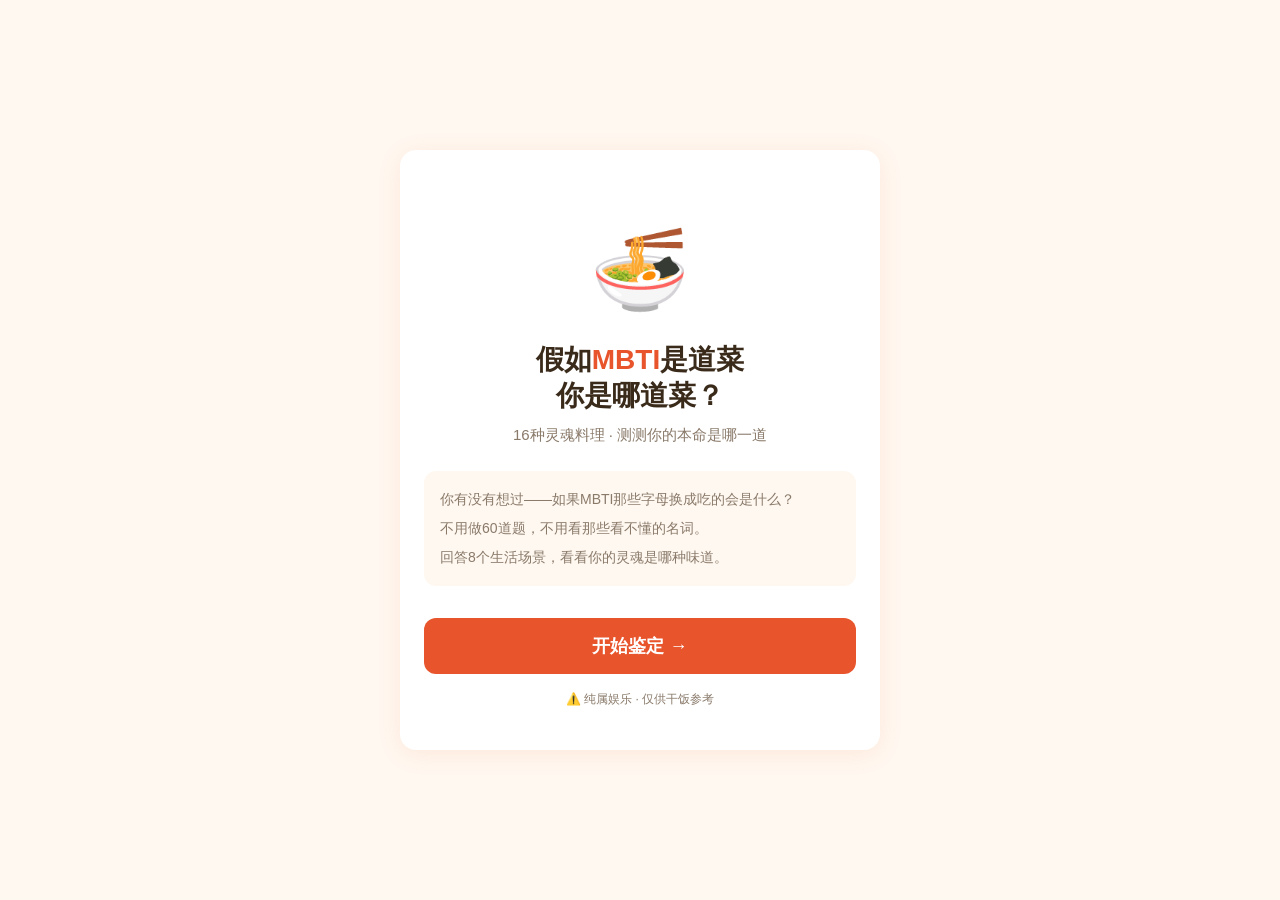
==== Raw/03-副业/02-AI副业探索/2-测评网站/index.html @ 51ca21d8 "vault backup: 2026-07-26 11:22:38" ====
﻿<!DOCTYPE html>
<html lang="zh-CN">
<head>
<meta charset="UTF-8">
<meta name="viewport" content="width=device-width, initial-scale=1.0, maximum-scale=1.0, user-scalable=no">
<title>假如MBTI是道菜 · 你是哪道菜？</title>
<style>
  *, *::before, *::after { box-sizing: border-box; margin: 0; padding: 0; }
  :root {
    --bg: #FFF8F0;
    --surface: #FFFFFF;
    --primary: #E8542C;
    --primary-hover: #C94420;
    --accent: #F5A623;
    --text: #3A2A1A;
    --text-light: #8A7A6A;
    --border: #F0E8DC;
    --radius: 16px;
    --shadow: 0 4px 24px rgba(232,84,44,0.10);
    --font: -apple-system, "PingFang SC", "Microsoft YaHei", "Helvetica Neue", sans-serif;
  }
  html, body {
    height: 100%;
    font-family: var(--font);
    background: var(--bg);
    color: var(--text);
    line-height: 1.6;
    -webkit-font-smoothing: antialiased;
  }
  body { display: flex; align-items: center; justify-content: center; padding: 16px; }
  .container {
    width: 100%;
    max-width: 480px;
    min-height: 600px;
    background: var(--surface);
    border-radius: var(--radius);
    box-shadow: var(--shadow);
    padding: 32px 24px;
    position: relative;
    overflow: hidden;
  }
  .page { display: none; }
  .page.active { display: block; animation: fadeUp 0.4s ease-out; }
  @keyframes fadeUp {
    from { opacity: 0; transform: translateY(16px); }
    to { opacity: 1; transform: translateY(0); }
  }
  @keyframes bounce {
    0%,100% { transform: translateY(0); }
    50% { transform: translateY(-8px); }
  }

  /* ===== 首页 ===== */
  .landing { text-align: center; padding-top: 24px; }
  .landing-emoji { font-size: 80px; display: block; margin-bottom: 8px; animation: bounce 2s ease-in-out infinite; }
  .landing h1 { font-size: 28px; font-weight: 800; line-height: 1.3; margin-bottom: 8px; }
  .landing h1 span { color: var(--primary); }
  .landing .sub { font-size: 15px; color: var(--text-light); margin-bottom: 24px; }
  .landing .desc {
    font-size: 14px; color: var(--text-light); line-height: 1.8;
    background: var(--bg); border-radius: 12px; padding: 16px; margin-bottom: 32px;
    text-align: left;
  }
  .landing .desc p + p { margin-top: 4px; }
  .landing .btn-start {
    display: inline-block; width: 100%; padding: 16px; font-size: 18px; font-weight: 700;
    background: var(--primary); color: #fff; border: none; border-radius: 12px;
    cursor: pointer; transition: background 0.2s;
  }
  .landing .btn-start:hover { background: var(--primary-hover); }
  .landing .footer-note { margin-top: 16px; font-size: 12px; color: var(--text-light); }

  /* ===== 答题页 ===== */
  .quiz-header { display: flex; align-items: center; gap: 12px; margin-bottom: 28px; }
  .quiz-header .counter { font-size: 13px; font-weight: 600; color: var(--text-light); white-space: nowrap; }
  .quiz-header .progress-track {
    flex: 1; height: 6px; background: var(--border); border-radius: 3px; overflow: hidden;
  }
  .quiz-header .progress-fill {
    height: 100%; background: var(--primary); border-radius: 3px;
    transition: width 0.4s ease;
  }
  .quiz-question { font-size: 18px; font-weight: 700; line-height: 1.5; margin-bottom: 28px; }
  .quiz-options { display: flex; flex-direction: column; gap: 12px; }
  .quiz-options button {
    width: 100%; padding: 18px 16px; font-size: 15px; text-align: left;
    background: var(--bg); border: 2px solid var(--border); border-radius: 12px;
    cursor: pointer; transition: all 0.2s; line-height: 1.4;
  }
  .quiz-options button:hover { border-color: var(--primary); background: #FFF4ED; }
  .quiz-options button .opt-label {
    display: inline-block; width: 24px; height: 24px; line-height: 24px; text-align: center;
    font-size: 13px; font-weight: 700; color: var(--primary); background: #FFE8E0;
    border-radius: 50%; margin-right: 10px; vertical-align: middle;
  }

  /* ===== 结果页 ===== */
  .result { text-align: center; padding-top: 8px; }
  .result .food-emoji { font-size: 96px; display: block; margin-bottom: 4px; }
  .result .food-name { font-size: 36px; font-weight: 800; margin-bottom: 4px; }
  .result .food-desc {
    text-align: left; font-size: 15px; line-height: 1.8; color: var(--text);
    background: var(--bg); border-radius: 12px; padding: 20px; margin-bottom: 24px;
  }
  .result .food-desc p + p { margin-top: 12px; }
  .result .share-section {
    background: #FFF4ED; border-radius: 12px; padding: 16px; margin-bottom: 20px;
  }
  .result .share-section .share-label { font-size: 13px; color: var(--text-light); margin-bottom: 8px; }
  .result .share-section .share-text {
    font-size: 14px; line-height: 1.6; color: var(--text);
    padding: 12px; background: #fff; border-radius: 8px; border: 1px dashed var(--accent);
    text-align: center;
  }
  .result .actions { display: flex; flex-direction: column; gap: 10px; }
  .result .actions button {
    width: 100%; padding: 14px; font-size: 15px; font-weight: 600;
    border: none; border-radius: 12px; cursor: pointer; transition: background 0.2s;
  }
  .result .actions .btn-copy { background: var(--primary); color: #fff; }
  .result .actions .btn-copy:hover { background: var(--primary-hover); }
  .result .actions .btn-share { background: var(--accent); color: #fff; }
  .result .actions .btn-share:hover { background: #E09510; }
  .result .actions .btn-retake { background: var(--bg); color: var(--text); }
  .result .actions .btn-retake:hover { background: var(--border); }
  .result .toast {
    position: fixed; top: 50%; left: 50%; transform: translate(-50%,-50%);
    background: rgba(0,0,0,0.8); color: #fff; padding: 12px 24px; border-radius: 8px;
    font-size: 14px; z-index: 999; animation: fadeUp 0.3s ease-out;
  }

  @media (max-width: 420px) {
    .container { padding: 24px 16px; }
    .landing h1 { font-size: 24px; }
    .quiz-question { font-size: 16px; }
    .result .food-emoji { font-size: 72px; }
    .result .food-name { font-size: 28px; }
  }
</style>
</head>
<body>
<div class="container" id="app">

  <!-- ===== 首页 ===== -->
  <div class="page active" id="page-landing">
    <div class="landing">
      <span class="landing-emoji">🍜</span>
      <h1>假如<span>MBTI</span>是道菜<br>你是哪道菜？</h1>
      <p class="sub">16种灵魂料理 · 测测你的本命是哪一道</p>
      <div class="desc">
        <p>你有没有想过——如果MBTI那些字母换成吃的会是什么？</p>
        <p>不用做60道题，不用看那些看不懂的名词。</p>
        <p>回答8个生活场景，看看你的灵魂是哪种味道。</p>
      </div>
      <button class="btn-start" onclick="startQuiz()">开始鉴定 →</button>
      <p class="footer-note">⚠️ 纯属娱乐 · 仅供干饭参考</p>
    </div>
  </div>

  <!-- ===== 答题页 ===== -->
  <div class="page" id="page-quiz">
    <div class="quiz-header">
      <span class="counter" id="qCounter">1 / 8</span>
      <div class="progress-track"><div class="progress-fill" id="qProgress" style="width:12.5%"></div></div>
    </div>
    <div class="quiz-question" id="qText"></div>
    <div class="quiz-options" id="qOptions"></div>
  </div>

  <!-- ===== 结果页 ===== -->
  <div class="page" id="page-result">
    <div class="result">
      <span class="food-emoji" id="rEmoji"></span>
      <div class="food-name" id="rName"></div>
      <div class="food-desc" id="rDesc"></div>
      <div class="share-section">
        <div class="share-label">📢 发朋友圈 / B站动态</div>
        <div class="share-text" id="rShare"></div>
      </div>
      <div class="actions">
        <button class="btn-copy" onclick="copyResult()">📋 复制结果</button>
        <button class="btn-share" onclick="shareResult()">🔗 让朋友也测测</button>
        <button class="btn-retake" onclick="resetQuiz()">🔄 再来一次</button>
      </div>
    </div>
  </div>

</div>

<script>
const FOODS = {
  'QMDJ': {
    emoji: '🍢', name: '关东煮',
    desc: '你是深夜便利店那盏永远亮着的灯——温暖、安静、不张扬。<br>你不太喜欢成为人群的焦点，但你总能在别人需要的时候给出恰到好处的陪伴。你的温柔不是软弱，而是一种选择。<br>你对自己认定的事情很有耐心，不急不躁，像关东煮在汤里慢慢入味。你不喜欢频繁的改变，熟悉的东西让你安心。<br>很多人第一眼觉得你平平无奇，但真正了解你的人知道——你才是最让人舒服的那种存在。',
    share: '我是关东煮人格🍢 温柔慢热说的就是我本人'
  },
  'QMDL': {
    emoji: '🍰', name: '提拉米苏',
    desc: '看起来简简单单，实则层层叠叠——你是那种第一印象和深交后完全不同的人。<br>你喜欢在自己的节奏里探索世界，看起来安安静静，心里其实装满了奇奇怪怪的想法。你不喜欢被人看透，因为你知道自己有很多面。<br>你对新鲜事物充满好奇，但不会为了合群而改变自己。你有自己的一套审美和品味，喜欢的就深入研究，不喜欢的就算全世界都说好你也懒得看一眼。<br>你这种人，需要一个懂你的人慢慢挖，越挖越有味道。',
    share: '破防了，提拉米苏人格🍰 表面精致内心戏很多'
  },
  'QMYJ': {
    emoji: '🥘', name: '寿喜烧',
    desc: '甜甜的，暖暖的——你有一种让身边的人不自觉放松下来的气场。<br>你很在意和在乎的人一起度过的时光。对你来说，重要的不是吃什么，而是和谁一起吃。你愿意为在乎的人花时间花心思，是朋友圈里那种"有你在就很安心"的存在。<br>你不喜欢冲突和争吵，遇到矛盾更倾向于退一步。但这不代表你没有原则——在你心里，关系比胜负重要。<br>你是那种老朋友一提起就会说"TA啊，人特别好"的类型。',
    share: '寿喜烧人格🥘 对在乎的人恨不得把最好的都给你'
  },
  'QMYL': {
    emoji: '🦐', name: '冬阴功',
    desc: '看起来清清淡淡，喝一口才知道有多带劲——你就是这种让人惊喜的存在。<br>你不喜欢第一眼就交底，而是让人慢慢发现你的有趣。人群中你不算最显眼，但你总能在关键时刻冒出一句让人记住的话。<br>你既有耐心倾听别人，又有自己的鲜明态度。你不轻易发火，但该站出来的时刻从不退缩。你的包容不是软弱，是你主动选择的理解。<br>你是那种"可以跟很多人聊得来，但真正走进内心的只有一小撮"的人。',
    share: '冬阴功人格🦐 都说我好说话？那是你没踩到我底线'
  },
  'QBDJ': {
    emoji: '🍛', name: '咖喱饭',
    desc: '一个人也能把日子过好——你是那种让人羡慕的独立选手。<br>你温柔但不黏人，体贴但有边界。你知道怎么照顾自己，也知道怎么拒绝别人。你不害怕独处，甚至很享受——因为独处的时候你才能好好充电。<br>你做事情干脆利落，不拖泥带水。想好的事就会去做，不会在纠结上浪费时间。你在工作和生活之间有一条清晰的线，不喜欢被人打乱节奏。<br>喜欢你的人会说你是"外柔内刚"的典范——看着温柔，其实比谁都坚定。',
    share: '咖喱饭人格🍛 治愈系天花板，但别碰我的边界'
  },
  'QBDL': {
    emoji: '🥭', name: '芒果糯米饭',
    desc: '甜甜蜜蜜，一个人也能把日子过成旅行——你就是那种自带阳光感的人。<br>你很懂得如何让自己开心，也知道怎么取悦自己。你喜欢尝试新东西，但你不随大流——你是那种"我觉得有意思才去试"而不是"大家都在试所以我也要"的人。<br>你独立但不孤僻，温柔但有主见。你不会为了迎合别人而委屈自己，也不会因为别人的评价而打乱自己的节奏。<br>跟你相处很轻松——你不粘人，不索取，但你给出的关心又很真诚。',
    share: '芒果糯米饭人格🥭 我一个人也可以过得很好谢谢'
  },
  'QBYJ': {
    emoji: '🥥', name: '椰子鸡',
    desc: '清甜不腻，和谁都能处得来——你就是朋友圈里那个"万金油"般的存在。<br>你有一种让不同圈子的人都能跟你玩到一起的魔力。你不挑人，不挑场合，什么局都能接住。你的社交不是刻意为之，而是发自内心地觉得"跟人聊天挺有意思的"。<br>你做事利索，不磨叽。约你出来玩你不会犹豫半天，说走就走。你的朋友都知道，找你不用提前三天约。<br>你是那种"新朋友会喜欢、老朋友会依赖"的类型——舒服，又不费力。',
    share: '椰子鸡人格🥥 朋友圈粘合剂，说的就是我'
  },
  'QBYL': {
    emoji: '🍲', name: '部队锅',
    desc: '什么都能往锅里加，你的社交圈就是这么包容——你是那种什么话题都能接住的神人。<br>你跟谁都能聊两句，从八卦到科技到人生哲学，你都有自己的看法。你不排斥新鲜事物，甚至主动去接触不同的圈子和文化。<br>你做事节奏快，想到什么就去做，执行力很强。你跟朋友相处也很大方，不斤斤计较，但也很有分寸——不会让人觉得越界。<br>跟你做朋友很赚——你有趣、包容、什么都懂一点，还不会judge别人。',
    share: '部队锅人格🍲 跟我做朋友很赚，什么话题我都接得住'
  },
  'HMDJ': {
    emoji: '🍜', name: '螺蛳粉',
    desc: '爱者爱死，恨者恨死——你就是这种"我行我素"的代言人。<br>你从不为了讨好别人而改变自己。你有非常鲜明的品味和偏好，而且你不怕被人议论。你的朋友圈可能不大，但留下来的都是真正懂你的人。<br>你看起来很硬的壳子底下，其实有一颗非常长情的心。你对自己认可的人或事极度忠诚，一旦认定了就很难改变。<br>你不喜欢随大流，不追网红店不凑热闹。你有自己的节奏和原则，外界的声音很难动摇你。',
    share: '螺蛳粉人格🍜 我不在乎所有人喜不喜欢我'
  },
  'HMDL': {
    emoji: '🌶️', name: '冒菜',
    desc: '一个人的狂欢，想加什么加什么——你是那种"一个人也活得精彩"的独行侠。<br>你不怕一个人吃饭、一个人看电影、一个人旅行。你甚至很享受——因为没有人的节奏比你自己的节奏更舒服。<br>你内心其实很有料，不是那种表面热闹内心空虚的人。你对自己喜欢的事物愿意花时间去钻研，而且很有自己的想法。<br>你的朋友不多，但个个都是精品。你不喜欢无效社交，宁可不说话也不想尬聊。但只要聊到你感兴趣的话题，你可以说三天三夜。',
    share: '冒菜人格🌶️ 一个人也能吃出满汉全席的感觉'
  },
  'HMYJ': {
    emoji: '🫕', name: '火锅',
    desc: '没有一顿火锅解决不了的事——你就是那种豪爽又靠谱的人。<br>你是朋友圈里的核心人物。不管什么局，有你在就不会冷场。你热情、大方、讲义气，朋友有难你第一个站出来。<br>你虽然喜欢热闹，但你不浮躁。你做事情有自己的节奏和章法，不是那种毛毛躁躁的人。你知道什么时候该闹、什么时候该认真。<br>你的包容力很强，可以跟各种性格的人相处。但你也很有自己的脾气——不惹你的时候什么都好说，踩到底线你看不到明天的太阳。',
    share: '火锅人格🫕 朋友局没我不行，我就是那个攒局的人'
  },
  'HMYL': {
    emoji: '🥩', name: '烤肉',
    desc: '我负责烤你负责吃——跟着我不会让你饿着。<br>你是那种"会照顾人但又不啰嗦"的存在。你有一种天然的号召力，不是靠命令，而是靠那股"靠谱"的气场。大家都愿意把决定权交给你。<br>你喜欢尝试新鲜的东西，但你也很在意和你一起的人的感受。你不是那种只顾自己爽的人——你会把每个人都照顾到。<br>你有自己的品味和坚持，但你不会强加给别人。你享受在人群中散发能量的感觉，但你也不是离了人就不行。',
    share: '烤肉人格🥩 跟我在一块你只管张嘴，剩下的交给我'
  },
  'HBDJ': {
    emoji: '🥘', name: '麻辣烫',
    desc: '自己选的菜自己吃完——你的人生你做主，干脆利落不磨叽。<br>你是一个非常高效的人。做决定快、行动快、翻篇也快。你不喜欢浪费时间在纠结和犹豫上。对你来说"先试试再说"比"万一失败了怎么办"更符合你的人生态度。<br>你独立自主，不喜欢被人管着。你有自己的一套做事方式，而且通常很靠谱。你不需要别人来告诉你该怎么做。<br>你看起来好像很急很冲，但其实你内心很有数。你不是冲动，你是想清楚了就马上去做。',
    share: '麻辣烫人格🥘 干脆利落不磨叽，不喜欢等'
  },
  'HBDL': {
    emoji: '🍗', name: '炸鸡',
    desc: '快乐不需要理由——如果需要一个，那就是炸鸡。你是那种快乐至上的乐天派。<br>你的人生信条很简单：开心就好。你不太喜欢把简单的事情搞复杂，也不喜欢过度思考。你相信直觉，想到就去做。<br>你看起来很随性，其实你很有自己的判断力。你不是没有烦恼，而是你选择用轻松的方式去面对。你的快乐是一种能力，不是没心没肺。<br>跟你在一起的人都会被你那股"没什么大不了"的气场感染——你是那种自带快乐因子的人。',
    share: '炸鸡人格🍗 快乐就完事了，想那么多干嘛'
  },
  'HBYJ': {
    emoji: '🐟', name: '酸菜鱼',
    desc: '一上桌就是主角——没有人能拒绝一场酸爽开场。你就是那种自带光环的人。<br>你在人群中不需要刻意表现，就能成为焦点。你有自己的风格和态度，而且你不怕被人注意到。你享受被关注的感觉，也配得上这种关注。<br>你做事情雷厉风行，不拖泥带水。你有一种"我说了算"的气场，但不是让人不舒服的那种——你会带着大家一起往前走。<br>你看起来好像很强硬，其实你非常讲义气。对自己人，你掏心掏肺。',
    share: '酸菜鱼人格🐟 别惹我，我酸起来自己都怕😂'
  },
  'HBYL': {
    emoji: '🦞', name: '小龙虾',
    desc: '放下手机，用手吃饭——有我在的局就不会冷场。你是当之无愧的社交之王。<br>你是那种自带气氛组属性的人。只要有你在，再无聊的局也能热起来。你不怕生，自来熟，而且你是真心喜欢跟人打交道的。<br>你热爱一切新鲜有趣的东西，而且是第一批去尝试的人。你讨厌无聊、讨厌重复、讨厌一成不变。你的生活信条是"活着就要折腾"。<br>你最大的魅力是你不在乎别人怎么看你——做自己，而且做得很开心。这种松弛感让所有人都想靠近你。',
    share: '小龙虾人格🦞 社交天花板，有我在的局不会冷场'
  }
};

const QUESTIONS = [
  { q: '朋友跟你吐槽同一件事第三遍了，你会？', labelA: '继续耐心听，朋友不就是用来听的嘛', valA: 'Q', labelB: '"这个问题我跟你说过了吧！听我的，现在就去解决"', valB: 'H' },
  { q: '遇到不公平的事，你的第一反应是？', labelA: '心里不舒服，但先忍忍，看情况再说', valA: 'Q', labelB: '不能忍，当场就要说清楚', valB: 'H' },
  { q: '出去旅游你更接近哪种状态？', labelA: '提前做攻略精确到每小时，连餐厅都订好了', valA: 'M', labelB: '订个机票酒店就够了，剩下的到了再说', valB: 'B' },
  { q: '看到一件心动但不便宜的东西，你会？', labelA: '先收藏，查测评，等冷静期过了再决定', valA: 'M', labelB: '喜欢就买，犹豫就会败北', valB: 'B' },
  { q: '连续社交三天后，你的真实状态是？', labelA: '电量耗尽，需要一个人待一天回血', valA: 'D', labelB: '还好啊，明天继续约', valB: 'Y' },
  { q: '一个人的周末，你更可能？', labelA: '享受得要死——这就是我最想要的周末', valA: 'D', labelB: '有点无聊，想找人出来玩', valB: 'Y' },
  { q: '去一家去了无数次的店，你通常会？', labelA: '点老几样，稳定的美味才是王道', valA: 'J', labelB: '试没吃过的，万一发现新大陆呢', valB: 'L' },
  { q: '你的歌单/外卖收藏夹更像？', labelA: '就那么几首/几家，反复听反复吃', valA: 'J', labelB: '一直在更新，新的来了旧的就走', valB: 'L' }
];

let currentQ = 0;
let scores = { Q:0, H:0, M:0, B:0, D:0, Y:0, J:0, L:0 };

function showPage(id) {
  document.querySelectorAll('.page').forEach(p => p.classList.remove('active'));
  document.getElementById(id).classList.add('active');
}

function startQuiz() {
  currentQ = 0;
  scores = { Q:0, H:0, M:0, B:0, D:0, Y:0, J:0, L:0 };
  showPage('page-quiz');
  renderQ();
}

function renderQ() {
  const q = QUESTIONS[currentQ];
  document.getElementById('qText').textContent = q.q;
  document.getElementById('qCounter').textContent = (currentQ+1) + ' / 8';
  document.getElementById('qProgress').style.width = ((currentQ+1)/8*100) + '%';
  document.getElementById('qOptions').innerHTML =
    '<button onclick="answer(\'' + q.valA + '\')"><span class="opt-label">A</span>' + q.labelA + '</button>' +
    '<button onclick="answer(\'' + q.valB + '\')"><span class="opt-label">B</span>' + q.labelB + '</button>';
}

function answer(val) {
  scores[val]++;
  currentQ++;
  if (currentQ >= 8) {
    showResult();
  } else {
    renderQ();
  }
}

function showResult() {
  function dim(a, b) { return scores[a] > scores[b] ? a : (scores[a] < scores[b] ? b : (Math.random()<0.5?a:b)); }
  var key = dim('Q','H') + dim('M','B') + dim('D','Y') + dim('J','L');
  var food = FOODS[key];
  document.getElementById('rEmoji').textContent = food.emoji;
  document.getElementById('rName').textContent = food.name;
  document.getElementById('rDesc').innerHTML = food.desc;
  document.getElementById('rShare').textContent = food.share;
  showPage('page-result');
}

function copyResult() {
  var share = document.getElementById('rShare').textContent;
  var name = document.getElementById('rName').textContent;
  var url = window.location.href;
  var text = '【假如MBTI是道菜·我是' + name + '】\n' + share + '\n\n来测测你是哪道菜 👉 ' + url;
  navigator.clipboard.writeText(text).then(function() {
    toast('✅ 已复制，去发朋友圈吧！');
  }).catch(function() {
    var ta = document.createElement('textarea');
    ta.value = text; ta.style.position = 'fixed'; ta.style.left = '-9999px';
    document.body.appendChild(ta); ta.select();
    document.execCommand('copy'); document.body.removeChild(ta);
    toast('✅ 已复制，去发朋友圈吧！');
  });
}

function shareResult() {
  var url = window.location.href;
  navigator.clipboard.writeText(url).then(function() {
    toast('🔗 链接已复制，发给朋友测测吧！');
  }).catch(function() {
    var ta = document.createElement('textarea');
    ta.value = url; ta.style.position = 'fixed'; ta.style.left = '-9999px';
    document.body.appendChild(ta); ta.select();
    document.execCommand('copy'); document.body.removeChild(ta);
    toast('🔗 链接已复制，发给朋友测测吧！');
  });
}

function resetQuiz() { startQuiz(); }

function toast(msg) {
  var el = document.createElement('div');
  el.className = 'toast'; el.textContent = msg;
  document.body.appendChild(el);
  setTimeout(function() { el.remove(); }, 1800);
}
</script>
</body>
</html>
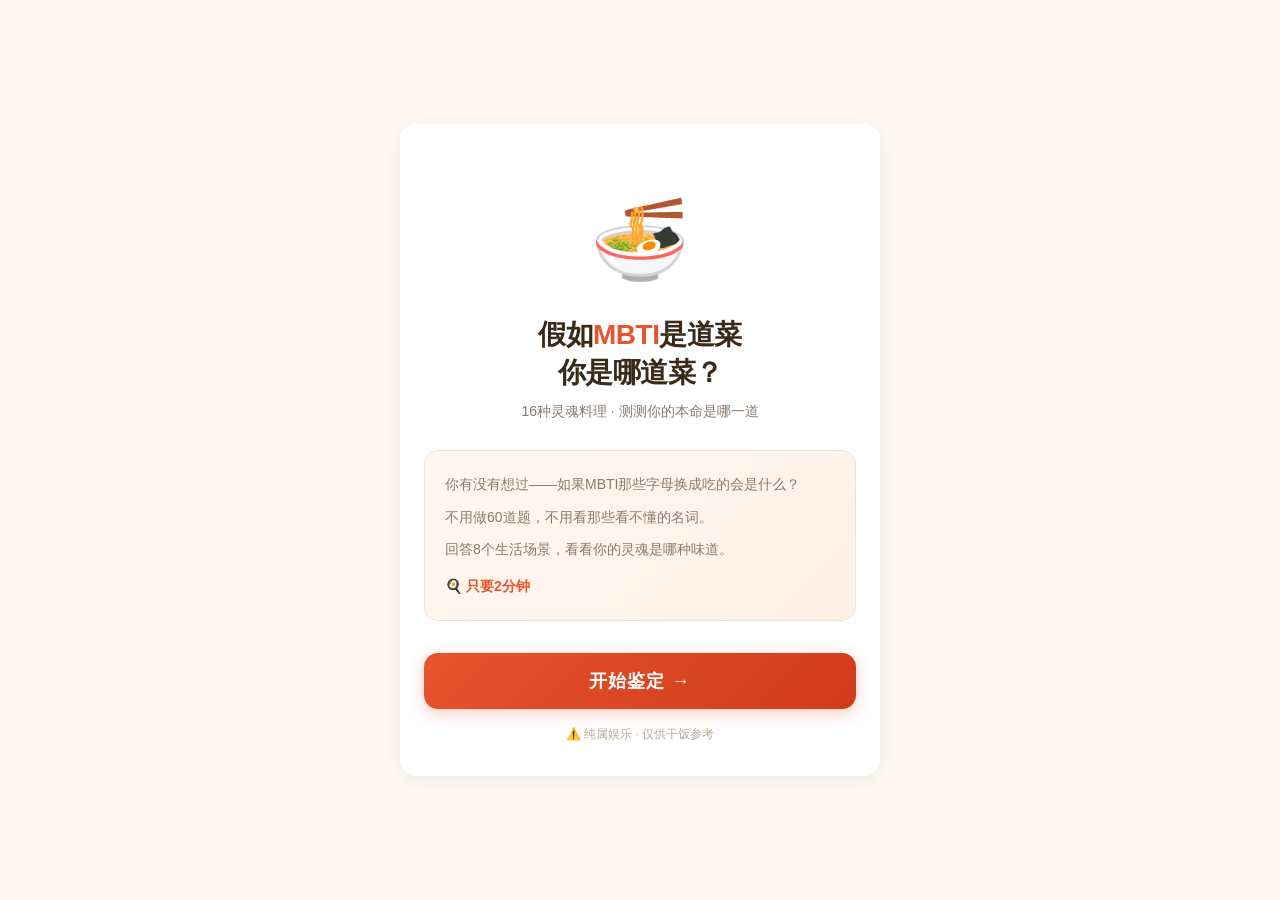
==== commit 1e6ab87a: "vault backup: 2026-07-26 11:32:53" ====
--- a/Raw/03-副业/02-AI副业探索/2-测评网站/index.html
+++ b/Raw/03-副业/02-AI副业探索/2-测评网站/index.html
@@ -5,366 +5,217 @@
 <meta name="viewport" content="width=device-width, initial-scale=1.0, maximum-scale=1.0, user-scalable=no">
 <title>假如MBTI是道菜 · 你是哪道菜？</title>
 <style>
-  *, *::before, *::after { box-sizing: border-box; margin: 0; padding: 0; }
-  :root {
-    --bg: #FFF8F0;
-    --surface: #FFFFFF;
-    --primary: #E8542C;
-    --primary-hover: #C94420;
-    --accent: #F5A623;
-    --text: #3A2A1A;
-    --text-light: #8A7A6A;
-    --border: #F0E8DC;
-    --radius: 16px;
-    --shadow: 0 4px 24px rgba(232,84,44,0.10);
-    --font: -apple-system, "PingFang SC", "Microsoft YaHei", "Helvetica Neue", sans-serif;
-  }
-  html, body {
-    height: 100%;
-    font-family: var(--font);
-    background: var(--bg);
-    color: var(--text);
-    line-height: 1.6;
-    -webkit-font-smoothing: antialiased;
-  }
-  body { display: flex; align-items: center; justify-content: center; padding: 16px; }
-  .container {
-    width: 100%;
-    max-width: 480px;
-    min-height: 600px;
-    background: var(--surface);
-    border-radius: var(--radius);
-    box-shadow: var(--shadow);
-    padding: 32px 24px;
-    position: relative;
-    overflow: hidden;
-  }
-  .page { display: none; }
-  .page.active { display: block; animation: fadeUp 0.4s ease-out; }
-  @keyframes fadeUp {
-    from { opacity: 0; transform: translateY(16px); }
-    to { opacity: 1; transform: translateY(0); }
-  }
-  @keyframes bounce {
-    0%,100% { transform: translateY(0); }
-    50% { transform: translateY(-8px); }
-  }
-
-  /* ===== 首页 ===== */
-  .landing { text-align: center; padding-top: 24px; }
-  .landing-emoji { font-size: 80px; display: block; margin-bottom: 8px; animation: bounce 2s ease-in-out infinite; }
-  .landing h1 { font-size: 28px; font-weight: 800; line-height: 1.3; margin-bottom: 8px; }
-  .landing h1 span { color: var(--primary); }
-  .landing .sub { font-size: 15px; color: var(--text-light); margin-bottom: 24px; }
-  .landing .desc {
-    font-size: 14px; color: var(--text-light); line-height: 1.8;
-    background: var(--bg); border-radius: 12px; padding: 16px; margin-bottom: 32px;
-    text-align: left;
-  }
-  .landing .desc p + p { margin-top: 4px; }
-  .landing .btn-start {
-    display: inline-block; width: 100%; padding: 16px; font-size: 18px; font-weight: 700;
-    background: var(--primary); color: #fff; border: none; border-radius: 12px;
-    cursor: pointer; transition: background 0.2s;
-  }
-  .landing .btn-start:hover { background: var(--primary-hover); }
-  .landing .footer-note { margin-top: 16px; font-size: 12px; color: var(--text-light); }
-
-  /* ===== 答题页 ===== */
-  .quiz-header { display: flex; align-items: center; gap: 12px; margin-bottom: 28px; }
-  .quiz-header .counter { font-size: 13px; font-weight: 600; color: var(--text-light); white-space: nowrap; }
-  .quiz-header .progress-track {
-    flex: 1; height: 6px; background: var(--border); border-radius: 3px; overflow: hidden;
-  }
-  .quiz-header .progress-fill {
-    height: 100%; background: var(--primary); border-radius: 3px;
-    transition: width 0.4s ease;
-  }
-  .quiz-question { font-size: 18px; font-weight: 700; line-height: 1.5; margin-bottom: 28px; }
-  .quiz-options { display: flex; flex-direction: column; gap: 12px; }
-  .quiz-options button {
-    width: 100%; padding: 18px 16px; font-size: 15px; text-align: left;
-    background: var(--bg); border: 2px solid var(--border); border-radius: 12px;
-    cursor: pointer; transition: all 0.2s; line-height: 1.4;
-  }
-  .quiz-options button:hover { border-color: var(--primary); background: #FFF4ED; }
-  .quiz-options button .opt-label {
-    display: inline-block; width: 24px; height: 24px; line-height: 24px; text-align: center;
-    font-size: 13px; font-weight: 700; color: var(--primary); background: #FFE8E0;
-    border-radius: 50%; margin-right: 10px; vertical-align: middle;
-  }
-
-  /* ===== 结果页 ===== */
-  .result { text-align: center; padding-top: 8px; }
-  .result .food-emoji { font-size: 96px; display: block; margin-bottom: 4px; }
-  .result .food-name { font-size: 36px; font-weight: 800; margin-bottom: 4px; }
-  .result .food-desc {
-    text-align: left; font-size: 15px; line-height: 1.8; color: var(--text);
-    background: var(--bg); border-radius: 12px; padding: 20px; margin-bottom: 24px;
-  }
-  .result .food-desc p + p { margin-top: 12px; }
-  .result .share-section {
-    background: #FFF4ED; border-radius: 12px; padding: 16px; margin-bottom: 20px;
-  }
-  .result .share-section .share-label { font-size: 13px; color: var(--text-light); margin-bottom: 8px; }
-  .result .share-section .share-text {
-    font-size: 14px; line-height: 1.6; color: var(--text);
-    padding: 12px; background: #fff; border-radius: 8px; border: 1px dashed var(--accent);
-    text-align: center;
-  }
-  .result .actions { display: flex; flex-direction: column; gap: 10px; }
-  .result .actions button {
-    width: 100%; padding: 14px; font-size: 15px; font-weight: 600;
-    border: none; border-radius: 12px; cursor: pointer; transition: background 0.2s;
-  }
-  .result .actions .btn-copy { background: var(--primary); color: #fff; }
-  .result .actions .btn-copy:hover { background: var(--primary-hover); }
-  .result .actions .btn-share { background: var(--accent); color: #fff; }
-  .result .actions .btn-share:hover { background: #E09510; }
-  .result .actions .btn-retake { background: var(--bg); color: var(--text); }
-  .result .actions .btn-retake:hover { background: var(--border); }
-  .result .toast {
-    position: fixed; top: 50%; left: 50%; transform: translate(-50%,-50%);
-    background: rgba(0,0,0,0.8); color: #fff; padding: 12px 24px; border-radius: 8px;
-    font-size: 14px; z-index: 999; animation: fadeUp 0.3s ease-out;
-  }
-
-  @media (max-width: 420px) {
-    .container { padding: 24px 16px; }
-    .landing h1 { font-size: 24px; }
-    .quiz-question { font-size: 16px; }
-    .result .food-emoji { font-size: 72px; }
-    .result .food-name { font-size: 28px; }
-  }
+  *,*::before,*::after{box-sizing:border-box;margin:0;padding:0}
+  :root{--bg:#FFF8F0;--surface:#FFFFFF;--primary:#E8542C;--text:#3A2A1A;--text-light:#8A7A6A;--text-muted:#B8A898;--border:#F0E8DC;--radius:16px;--shadow:0 4px 24px rgba(0,0,0,0.06);--font:-apple-system,"PingFang SC","Microsoft YaHei","Helvetica Neue",sans-serif}
+  html,body{height:100%;font-family:var(--font);background:var(--bg);color:var(--text);line-height:1.6;-webkit-font-smoothing:antialiased}
+  body{display:flex;align-items:center;justify-content:center;padding:16px}
+  .container{width:100%;max-width:480px;min-height:560px;background:var(--surface);border-radius:var(--radius);box-shadow:var(--shadow);padding:32px 24px;position:relative;overflow:hidden}
+  .page{display:none}
+  .page.active{display:block}
+  @keyframes fadeUp{from{opacity:0;transform:translateY(18px)}to{opacity:1;transform:translateY(0)}}
+  @keyframes scaleIn{from{opacity:0;transform:scale(0.8)}to{opacity:1;transform:scale(1)}}
+  @keyframes bounce{0%,100%{transform:translateY(0)}50%{transform:translateY(-10px)}}
+  .landing{text-align:center;padding-top:20px;animation:fadeUp 0.5s ease-out}
+  .landing .hero-emoji{font-size:80px;display:block;margin-bottom:12px;animation:bounce 2.5s ease-in-out infinite}
+  .landing h1{font-size:28px;font-weight:800;line-height:1.35;margin-bottom:8px;letter-spacing:-0.5px}
+  .landing h1 .hl{color:var(--primary)}
+  .landing .sub{font-size:14px;color:var(--text-light);margin-bottom:28px}
+  .landing .intro-box{font-size:14px;color:var(--text-light);line-height:1.9;background:linear-gradient(135deg,#FFF8F0,#FFF0E6);border-radius:14px;padding:20px;margin-bottom:32px;text-align:left;border:1px solid #F0E0D0}
+  .landing .intro-box p+p{margin-top:6px}
+  .landing .intro-box p:last-child{margin-top:10px;font-weight:600;color:var(--primary)}
+  .landing .btn-start{display:block;width:100%;padding:16px;font-size:18px;font-weight:700;background:linear-gradient(135deg,var(--primary),#D03A1A);color:#fff;border:none;border-radius:14px;cursor:pointer;transition:transform 0.15s;box-shadow:0 4px 16px rgba(232,84,44,0.3);letter-spacing:1px}
+  .landing .btn-start:active{transform:scale(0.97)}
+  .landing .footer-note{margin-top:16px;font-size:12px;color:var(--text-muted)}
+  .quiz{animation:fadeUp 0.35s ease-out}
+  .quiz-header{display:flex;align-items:center;gap:12px;margin-bottom:28px}
+  .quiz-header .counter{font-size:13px;font-weight:600;color:var(--text-muted);white-space:nowrap;min-width:42px}
+  .quiz-header .progress-track{flex:1;height:6px;background:var(--border);border-radius:3px;overflow:hidden}
+  .quiz-header .progress-fill{height:100%;background:linear-gradient(90deg,var(--primary),#F5A623);border-radius:3px;transition:width 0.4s ease}
+  .quiz-question{font-size:19px;font-weight:700;line-height:1.5;margin-bottom:28px;color:var(--text)}
+  .quiz-options{display:flex;flex-direction:column;gap:12px}
+  .quiz-options button{width:100%;padding:18px 16px;font-size:15px;text-align:left;line-height:1.5;background:#FFFCF8;border:2px solid var(--border);border-radius:14px;cursor:pointer;transition:all 0.2s}
+  .quiz-options button:hover{border-color:var(--primary);background:#FFF4ED;transform:translateY(-1px)}
+  .quiz-options button .opt-label{display:inline-flex;align-items:center;justify-content:center;width:26px;height:26px;font-size:13px;font-weight:700;color:var(--primary);background:#FFE8E0;border-radius:50%;margin-right:12px;flex-shrink:0}
+  .result{animation:fadeUp 0.5s ease-out}
+  .result-hero{text-align:center;padding:24px 0 16px;position:relative;border-radius:20px;margin-bottom:20px;overflow:hidden}
+  .result-hero .bg-pattern{position:absolute;inset:0;opacity:0.08;background:repeating-conic-gradient(var(--accent) 0% 25%,transparent 0% 50%) 0 0 / 40px 40px;pointer-events:none}
+  .result-hero .emoji-ring{position:relative;display:inline-flex;align-items:center;justify-content:center;width:140px;height:140px;border-radius:50%;background:linear-gradient(135deg,var(--accent-light,#FFF0E6),var(--surface));box-shadow:0 8px 40px rgba(0,0,0,0.08),inset 0 -2px 10px rgba(0,0,0,0.04);margin-bottom:10px;animation:scaleIn 0.6s ease-out}
+  .result-hero .emoji-ring .food-emoji{font-size:72px;line-height:1;filter:drop-shadow(0 4px 8px rgba(0,0,0,0.1))}
+  .result-hero .food-name{font-size:32px;font-weight:800;letter-spacing:2px;position:relative;display:inline-block}
+  .result-hero .food-name::after{content:"";display:block;width:60%;height:3px;background:linear-gradient(90deg,transparent,var(--accent),transparent);margin:6px auto 0;border-radius:2px}
+  .result-hero .food-tag{display:inline-block;margin-top:8px;padding:4px 16px;background:var(--accent-bg,#FFF4ED);color:var(--accent,#E8542C);font-size:12px;font-weight:600;border-radius:20px}
+  .result-desc{background:#FFFCF8;border-radius:16px;padding:20px;border:1px solid var(--border);margin-bottom:20px}
+  .result-desc p{font-size:15px;line-height:1.85;color:var(--text)}
+  .result-desc p+p{margin-top:14px}
+  .result-share-box{background:linear-gradient(135deg,var(--accent-bg,#FFF8F0),#FFF0E6);border-radius:14px;padding:16px;margin-bottom:20px;border:1px solid var(--border)}
+  .result-share-box .share-label{font-size:12px;color:var(--text-muted);margin-bottom:8px}
+  .result-share-box .share-text{font-size:14px;line-height:1.7;color:var(--text);padding:14px;background:#fff;border-radius:10px;border:1px dashed var(--accent,#F5A623)}
+  .result-actions{display:flex;flex-direction:column;gap:10px}
+  .result-actions button{width:100%;padding:15px;font-size:15px;font-weight:600;border:none;border-radius:12px;cursor:pointer;transition:transform 0.12s;letter-spacing:0.5px}
+  .result-actions button:active{transform:scale(0.97)}
+  .result-actions .btn-copy{background:linear-gradient(135deg,var(--primary),#D03A1A);color:#fff;box-shadow:0 3px 12px rgba(232,84,44,0.25)}
+  .result-actions .btn-share{background:var(--accent,#F5A623);color:#fff;box-shadow:0 3px 12px rgba(245,166,35,0.25)}
+  .result-actions .btn-retake{background:var(--border);color:var(--text)}
+  .toast{position:fixed;top:50%;left:50%;transform:translate(-50%,-50%);background:rgba(0,0,0,0.78);color:#fff;padding:14px 28px;border-radius:10px;font-size:14px;z-index:999;animation:fadeUp 0.3s ease-out;pointer-events:none}
+  @media (max-width:420px){.container{padding:24px 16px}.landing h1{font-size:24px}.result-hero .emoji-ring{width:120px;height:120px}.result-hero .emoji-ring .food-emoji{font-size:60px}.result-hero .food-name{font-size:26px}}
 </style>
 </head>
 <body>
 <div class="container" id="app">
 
-  <!-- ===== 首页 ===== -->
-  <div class="page active" id="page-landing">
-    <div class="landing">
-      <span class="landing-emoji">🍜</span>
-      <h1>假如<span>MBTI</span>是道菜<br>你是哪道菜？</h1>
-      <p class="sub">16种灵魂料理 · 测测你的本命是哪一道</p>
-      <div class="desc">
-        <p>你有没有想过——如果MBTI那些字母换成吃的会是什么？</p>
-        <p>不用做60道题，不用看那些看不懂的名词。</p>
-        <p>回答8个生活场景，看看你的灵魂是哪种味道。</p>
-      </div>
-      <button class="btn-start" onclick="startQuiz()">开始鉴定 →</button>
-      <p class="footer-note">⚠️ 纯属娱乐 · 仅供干饭参考</p>
-    </div>
+<div class="page active" id="page-landing">
+  <div class="landing">
+    <span class="hero-emoji">🍜</span>
+    <h1>假如<span class="hl">MBTI</span>是道菜<br>你是哪道菜？</h1>
+    <p class="sub">16种灵魂料理 · 测测你的本命是哪一道</p>
+    <div class="intro-box">
+      <p>你有没有想过——如果MBTI那些字母换成吃的会是什么？</p>
+      <p>不用做60道题，不用看那些看不懂的名词。</p>
+      <p>回答8个生活场景，看看你的灵魂是哪种味道。</p>
+      <p>🍳 只要2分钟</p>
+    </div>
+    <button class="btn-start" onclick="startQuiz()">开始鉴定 →</button>
+    <p class="footer-note">⚠️ 纯属娱乐 · 仅供干饭参考</p>
   </div>
-
-  <!-- ===== 答题页 ===== -->
-  <div class="page" id="page-quiz">
+</div>
+
+<div class="page" id="page-quiz">
+  <div class="quiz">
     <div class="quiz-header">
-      <span class="counter" id="qCounter">1 / 8</span>
+      <span class="counter" id="qCounter">1/8</span>
       <div class="progress-track"><div class="progress-fill" id="qProgress" style="width:12.5%"></div></div>
     </div>
     <div class="quiz-question" id="qText"></div>
     <div class="quiz-options" id="qOptions"></div>
   </div>
-
-  <!-- ===== 结果页 ===== -->
-  <div class="page" id="page-result">
-    <div class="result">
-      <span class="food-emoji" id="rEmoji"></span>
+</div>
+
+<div class="page" id="page-result">
+  <div class="result">
+    <div class="result-hero" id="resultHero">
+      <div class="bg-pattern"></div>
+      <div class="emoji-ring"><span class="food-emoji" id="rEmoji"></span></div>
       <div class="food-name" id="rName"></div>
-      <div class="food-desc" id="rDesc"></div>
-      <div class="share-section">
-        <div class="share-label">📢 发朋友圈 / B站动态</div>
-        <div class="share-text" id="rShare"></div>
-      </div>
-      <div class="actions">
-        <button class="btn-copy" onclick="copyResult()">📋 复制结果</button>
-        <button class="btn-share" onclick="shareResult()">🔗 让朋友也测测</button>
-        <button class="btn-retake" onclick="resetQuiz()">🔄 再来一次</button>
-      </div>
+      <div class="food-tag" id="rTag">✨ 灵魂料理鉴定</div>
+    </div>
+    <div class="result-desc" id="rDesc"></div>
+    <div class="result-share-box">
+      <div class="share-label">📢 发朋友圈 / B站动态</div>
+      <div class="share-text" id="rShare"></div>
+    </div>
+    <div class="result-actions">
+      <button class="btn-copy" onclick="copyResult()">📋 复制结果</button>
+      <button class="btn-share" onclick="shareResult()">🔗 让朋友也测测</button>
+      <button class="btn-retake" onclick="resetQuiz()">🔄 再来一次</button>
     </div>
   </div>
+</div>
 
 </div>
 
 <script>
-const FOODS = {
-  'QMDJ': {
-    emoji: '🍢', name: '关东煮',
-    desc: '你是深夜便利店那盏永远亮着的灯——温暖、安静、不张扬。<br>你不太喜欢成为人群的焦点，但你总能在别人需要的时候给出恰到好处的陪伴。你的温柔不是软弱，而是一种选择。<br>你对自己认定的事情很有耐心，不急不躁，像关东煮在汤里慢慢入味。你不喜欢频繁的改变，熟悉的东西让你安心。<br>很多人第一眼觉得你平平无奇，但真正了解你的人知道——你才是最让人舒服的那种存在。',
-    share: '我是关东煮人格🍢 温柔慢热说的就是我本人'
-  },
-  'QMDL': {
-    emoji: '🍰', name: '提拉米苏',
-    desc: '看起来简简单单，实则层层叠叠——你是那种第一印象和深交后完全不同的人。<br>你喜欢在自己的节奏里探索世界，看起来安安静静，心里其实装满了奇奇怪怪的想法。你不喜欢被人看透，因为你知道自己有很多面。<br>你对新鲜事物充满好奇，但不会为了合群而改变自己。你有自己的一套审美和品味，喜欢的就深入研究，不喜欢的就算全世界都说好你也懒得看一眼。<br>你这种人，需要一个懂你的人慢慢挖，越挖越有味道。',
-    share: '破防了，提拉米苏人格🍰 表面精致内心戏很多'
-  },
-  'QMYJ': {
-    emoji: '🥘', name: '寿喜烧',
-    desc: '甜甜的，暖暖的——你有一种让身边的人不自觉放松下来的气场。<br>你很在意和在乎的人一起度过的时光。对你来说，重要的不是吃什么，而是和谁一起吃。你愿意为在乎的人花时间花心思，是朋友圈里那种"有你在就很安心"的存在。<br>你不喜欢冲突和争吵，遇到矛盾更倾向于退一步。但这不代表你没有原则——在你心里，关系比胜负重要。<br>你是那种老朋友一提起就会说"TA啊，人特别好"的类型。',
-    share: '寿喜烧人格🥘 对在乎的人恨不得把最好的都给你'
-  },
-  'QMYL': {
-    emoji: '🦐', name: '冬阴功',
-    desc: '看起来清清淡淡，喝一口才知道有多带劲——你就是这种让人惊喜的存在。<br>你不喜欢第一眼就交底，而是让人慢慢发现你的有趣。人群中你不算最显眼，但你总能在关键时刻冒出一句让人记住的话。<br>你既有耐心倾听别人，又有自己的鲜明态度。你不轻易发火，但该站出来的时刻从不退缩。你的包容不是软弱，是你主动选择的理解。<br>你是那种"可以跟很多人聊得来，但真正走进内心的只有一小撮"的人。',
-    share: '冬阴功人格🦐 都说我好说话？那是你没踩到我底线'
-  },
-  'QBDJ': {
-    emoji: '🍛', name: '咖喱饭',
-    desc: '一个人也能把日子过好——你是那种让人羡慕的独立选手。<br>你温柔但不黏人，体贴但有边界。你知道怎么照顾自己，也知道怎么拒绝别人。你不害怕独处，甚至很享受——因为独处的时候你才能好好充电。<br>你做事情干脆利落，不拖泥带水。想好的事就会去做，不会在纠结上浪费时间。你在工作和生活之间有一条清晰的线，不喜欢被人打乱节奏。<br>喜欢你的人会说你是"外柔内刚"的典范——看着温柔，其实比谁都坚定。',
-    share: '咖喱饭人格🍛 治愈系天花板，但别碰我的边界'
-  },
-  'QBDL': {
-    emoji: '🥭', name: '芒果糯米饭',
-    desc: '甜甜蜜蜜，一个人也能把日子过成旅行——你就是那种自带阳光感的人。<br>你很懂得如何让自己开心，也知道怎么取悦自己。你喜欢尝试新东西，但你不随大流——你是那种"我觉得有意思才去试"而不是"大家都在试所以我也要"的人。<br>你独立但不孤僻，温柔但有主见。你不会为了迎合别人而委屈自己，也不会因为别人的评价而打乱自己的节奏。<br>跟你相处很轻松——你不粘人，不索取，但你给出的关心又很真诚。',
-    share: '芒果糯米饭人格🥭 我一个人也可以过得很好谢谢'
-  },
-  'QBYJ': {
-    emoji: '🥥', name: '椰子鸡',
-    desc: '清甜不腻，和谁都能处得来——你就是朋友圈里那个"万金油"般的存在。<br>你有一种让不同圈子的人都能跟你玩到一起的魔力。你不挑人，不挑场合，什么局都能接住。你的社交不是刻意为之，而是发自内心地觉得"跟人聊天挺有意思的"。<br>你做事利索，不磨叽。约你出来玩你不会犹豫半天，说走就走。你的朋友都知道，找你不用提前三天约。<br>你是那种"新朋友会喜欢、老朋友会依赖"的类型——舒服，又不费力。',
-    share: '椰子鸡人格🥥 朋友圈粘合剂，说的就是我'
-  },
-  'QBYL': {
-    emoji: '🍲', name: '部队锅',
-    desc: '什么都能往锅里加，你的社交圈就是这么包容——你是那种什么话题都能接住的神人。<br>你跟谁都能聊两句，从八卦到科技到人生哲学，你都有自己的看法。你不排斥新鲜事物，甚至主动去接触不同的圈子和文化。<br>你做事节奏快，想到什么就去做，执行力很强。你跟朋友相处也很大方，不斤斤计较，但也很有分寸——不会让人觉得越界。<br>跟你做朋友很赚——你有趣、包容、什么都懂一点，还不会judge别人。',
-    share: '部队锅人格🍲 跟我做朋友很赚，什么话题我都接得住'
-  },
-  'HMDJ': {
-    emoji: '🍜', name: '螺蛳粉',
-    desc: '爱者爱死，恨者恨死——你就是这种"我行我素"的代言人。<br>你从不为了讨好别人而改变自己。你有非常鲜明的品味和偏好，而且你不怕被人议论。你的朋友圈可能不大，但留下来的都是真正懂你的人。<br>你看起来很硬的壳子底下，其实有一颗非常长情的心。你对自己认可的人或事极度忠诚，一旦认定了就很难改变。<br>你不喜欢随大流，不追网红店不凑热闹。你有自己的节奏和原则，外界的声音很难动摇你。',
-    share: '螺蛳粉人格🍜 我不在乎所有人喜不喜欢我'
-  },
-  'HMDL': {
-    emoji: '🌶️', name: '冒菜',
-    desc: '一个人的狂欢，想加什么加什么——你是那种"一个人也活得精彩"的独行侠。<br>你不怕一个人吃饭、一个人看电影、一个人旅行。你甚至很享受——因为没有人的节奏比你自己的节奏更舒服。<br>你内心其实很有料，不是那种表面热闹内心空虚的人。你对自己喜欢的事物愿意花时间去钻研，而且很有自己的想法。<br>你的朋友不多，但个个都是精品。你不喜欢无效社交，宁可不说话也不想尬聊。但只要聊到你感兴趣的话题，你可以说三天三夜。',
-    share: '冒菜人格🌶️ 一个人也能吃出满汉全席的感觉'
-  },
-  'HMYJ': {
-    emoji: '🫕', name: '火锅',
-    desc: '没有一顿火锅解决不了的事——你就是那种豪爽又靠谱的人。<br>你是朋友圈里的核心人物。不管什么局，有你在就不会冷场。你热情、大方、讲义气，朋友有难你第一个站出来。<br>你虽然喜欢热闹，但你不浮躁。你做事情有自己的节奏和章法，不是那种毛毛躁躁的人。你知道什么时候该闹、什么时候该认真。<br>你的包容力很强，可以跟各种性格的人相处。但你也很有自己的脾气——不惹你的时候什么都好说，踩到底线你看不到明天的太阳。',
-    share: '火锅人格🫕 朋友局没我不行，我就是那个攒局的人'
-  },
-  'HMYL': {
-    emoji: '🥩', name: '烤肉',
-    desc: '我负责烤你负责吃——跟着我不会让你饿着。<br>你是那种"会照顾人但又不啰嗦"的存在。你有一种天然的号召力，不是靠命令，而是靠那股"靠谱"的气场。大家都愿意把决定权交给你。<br>你喜欢尝试新鲜的东西，但你也很在意和你一起的人的感受。你不是那种只顾自己爽的人——你会把每个人都照顾到。<br>你有自己的品味和坚持，但你不会强加给别人。你享受在人群中散发能量的感觉，但你也不是离了人就不行。',
-    share: '烤肉人格🥩 跟我在一块你只管张嘴，剩下的交给我'
-  },
-  'HBDJ': {
-    emoji: '🥘', name: '麻辣烫',
-    desc: '自己选的菜自己吃完——你的人生你做主，干脆利落不磨叽。<br>你是一个非常高效的人。做决定快、行动快、翻篇也快。你不喜欢浪费时间在纠结和犹豫上。对你来说"先试试再说"比"万一失败了怎么办"更符合你的人生态度。<br>你独立自主，不喜欢被人管着。你有自己的一套做事方式，而且通常很靠谱。你不需要别人来告诉你该怎么做。<br>你看起来好像很急很冲，但其实你内心很有数。你不是冲动，你是想清楚了就马上去做。',
-    share: '麻辣烫人格🥘 干脆利落不磨叽，不喜欢等'
-  },
-  'HBDL': {
-    emoji: '🍗', name: '炸鸡',
-    desc: '快乐不需要理由——如果需要一个，那就是炸鸡。你是那种快乐至上的乐天派。<br>你的人生信条很简单：开心就好。你不太喜欢把简单的事情搞复杂，也不喜欢过度思考。你相信直觉，想到就去做。<br>你看起来很随性，其实你很有自己的判断力。你不是没有烦恼，而是你选择用轻松的方式去面对。你的快乐是一种能力，不是没心没肺。<br>跟你在一起的人都会被你那股"没什么大不了"的气场感染——你是那种自带快乐因子的人。',
-    share: '炸鸡人格🍗 快乐就完事了，想那么多干嘛'
-  },
-  'HBYJ': {
-    emoji: '🐟', name: '酸菜鱼',
-    desc: '一上桌就是主角——没有人能拒绝一场酸爽开场。你就是那种自带光环的人。<br>你在人群中不需要刻意表现，就能成为焦点。你有自己的风格和态度，而且你不怕被人注意到。你享受被关注的感觉，也配得上这种关注。<br>你做事情雷厉风行，不拖泥带水。你有一种"我说了算"的气场，但不是让人不舒服的那种——你会带着大家一起往前走。<br>你看起来好像很强硬，其实你非常讲义气。对自己人，你掏心掏肺。',
-    share: '酸菜鱼人格🐟 别惹我，我酸起来自己都怕😂'
-  },
-  'HBYL': {
-    emoji: '🦞', name: '小龙虾',
-    desc: '放下手机，用手吃饭——有我在的局就不会冷场。你是当之无愧的社交之王。<br>你是那种自带气氛组属性的人。只要有你在，再无聊的局也能热起来。你不怕生，自来熟，而且你是真心喜欢跟人打交道的。<br>你热爱一切新鲜有趣的东西，而且是第一批去尝试的人。你讨厌无聊、讨厌重复、讨厌一成不变。你的生活信条是"活着就要折腾"。<br>你最大的魅力是你不在乎别人怎么看你——做自己，而且做得很开心。这种松弛感让所有人都想靠近你。',
-    share: '小龙虾人格🦞 社交天花板，有我在的局不会冷场'
-  }
+function _(id){return document.getElementById(id)}
+
+function showPage(id){
+  var pages=document.querySelectorAll(".page");
+  for(var i=0;i<pages.length;i++){pages[i].classList.remove("active")}
+  _(id).classList.add("active")
+}
+
+var FOODS={};
+var qs=[
+  ["朋友跟你吐槽同一件事第三遍了，你会？","继续耐心听，朋友不就是用来听的嘛","Q","“这个问题我跟你说过了吧！听我的，现在就去解决”","H"],
+  ["遇到不公平的事，你的第一反应是？","心里不舒服，但先忍忍，看情况再说","Q","不能忍，当场就要说清楚","H"],
+  ["出去旅游你更接近哪种状态？","提前做攻略精确到每小时，连餐厅都订好了","M","订个机票酒店就够了，剩下的到了再说","B"],
+  ["看到一件心动但不便宜的东西，你会？","先收藏，查测评，等冷静期过了再决定","M","喜欢就买，犹豫就会败北","B"],
+  ["连续社交三天后，你的真实状态是？","电量耗尽，需要一个人待一天回血","D","还好啊，明天继续约","Y"],
+  ["一个人的周末，你更可能？","享受得要死——这就是我最想要的周末","D","有点无聊，想找人出来玩","Y"],
+  ["去一家去了无数次的店，你通常会？","点老几样，稳定的美味才是王道","J","试没吃过的，万一发现新大陆呢","L"],
+  ["你的歌单/外卖收藏夹更像？","就那么几首/几家，反复听反复吃","J","一直在更新，新的来了旧的就走","L"]
+];
+
+var qIdx=0;
+var sc={Q:0,H:0,M:0,B:0,D:0,Y:0,J:0,L:0};
+
+function startQuiz(){
+  qIdx=0;
+  sc={Q:0,H:0,M:0,B:0,D:0,Y:0,J:0,L:0};
+  showPage("page-quiz");
+  renderQ()
+}
+
+function renderQ(){
+  var q=qs[qIdx];
+  _("qText").textContent=q[0];
+  _("qCounter").textContent=(qIdx+1)+"/8";
+  _("qProgress").style.width=((qIdx+1)/8*100)+"%";
+  _("qOptions").innerHTML=
+    '<button onclick="ans('+qIdx+',0)"><span class="opt-label">A</span>'+q[1]+'</button>'+
+    '<button onclick="ans('+qIdx+',1)"><span class="opt-label">B</span>'+q[3]+'</button>'
+}
+
+function ans(i,opt){
+  sc[qs[i][2+opt*2]]++;
+  qIdx++;
+  if(qIdx>=8){showResult()}else{renderQ()}
+}
+
+function showResult(){
+  function pick(a,b){return sc[a]>sc[b]?a:(sc[a]<sc[b]?b:(Math.random()<0.5?a:b))}
+  var key=pick("Q","H")+pick("M","B")+pick("D","Y")+pick("J","L");
+  var food=FOODS[key];
+  _("rEmoji").textContent=food[0];
+  _("rName").textContent=food[1];
+  var desc=food[2].split("<br>"),dh="";
+  for(var i=0;i<desc.length;i++){dh+="<p>"+desc[i]+"</p>"}
+  _("rDesc").innerHTML=dh;
+  _("rShare").textContent=food[3];
+  var hero=document.getElementById("resultHero");
+  hero.style.setProperty("--accent",food[4]);
+  hero.style.setProperty("--accent-light",food[4]+"1A");
+  hero.style.setProperty("--accent-bg",food[4]+"1A");
+  showPage("page-result")
+}
+
+function copyToClip(t){
+  if(navigator.clipboard){navigator.clipboard.writeText(t).then(function(){toast("✅ 已复制！")});return}
+  var ta=document.createElement("textarea");ta.value=t;ta.style.position="fixed";ta.style.left="-999px";
+  document.body.appendChild(ta);ta.select();
+  try{document.execCommand("copy")}catch(e){}
+  document.body.removeChild(ta);toast("✅ 已复制！")
+}
+function copyResult(){
+  var name=_("rName").textContent,share=_("rShare").textContent,url=location.href;
+  copyToClip("【假如MBTI是道菜·我是"+name+"】\n"+share+"\n\n来测测你是哪道菜 👉 "+url)
+}
+function shareResult(){
+  copyToClip(location.href)
+}
+function resetQuiz(){startQuiz()}
+function toast(m){
+  var el=document.createElement("div");el.className="toast";el.textContent=m;
+  document.body.appendChild(el);setTimeout(function(){el.remove()},1800)
+}
+
+FOODS={
+  "QMDJ":["🍢","关东煮","你是深夜便利店那盏永远亮着的灯——温暖、安静、不张扬。<br>你不太喜欢成为人群的焦点，但你总能在别人需要的时候给出恰到好处的陪伴。你的温柔不是软弱，而是一种选择。<br>你对自己认定的事情很有耐心，不急不躁，像关东煮在汤里慢慢入味。你不喜欢频繁的改变，熟悉的东西让你安心。<br>很多人第一眼觉得你平平无奇，但真正了解你的人知道——你才是最让人舒服的那种存在。","我是关东煮人格🍢 温柔慢热说的就是我本人","#D4895A"],
+  "QMDL":["🍰","提拉米苏","看起来简简单单，实则层层叠叠——你是那种第一印象和深交后完全不同的人。<br>你喜欢在自己的节奏里探索世界，看起来安安静静，心里其实装满了奇奇怪怪的想法。你不喜欢被人看透，因为你知道自己有很多面。<br>你对新鲜事物充满好奇，但不会为了合群而改变自己。你有自己的一套审美和品味，喜欢的就深入研究，不喜欢的就算全世界都说好你也懒得看一眼。<br>你这种人，需要一个懂你的人慢慢挖，越挖越有味道。","破防了，提拉米苏人格🍰 表面精致内心戏很多","#A0522D"],
+  "QMYJ":["🥘","寿喜烧","甜甜的，暖暖的——你有一种让身边的人不自觉放松下来的气场。<br>你很在意和在乎的人一起度过的时光。对你来说，重要的不是吃什么，而是和谁一起吃。你愿意为在乎的人花时间花心思，是朋友圈里那种“有你在就很安心”的存在。<br>你不喜欢冲突和争吵，遇到矛盾更倾向于退一步。但这不代表你没有原则——在你心里，关系比胜负重要。<br>你是那种老朋友一提起就会说“TA啊，人特别好”的类型。","寿喜烧人格🥘 对在乎的人恨不得把最好的都给你","#D4735E"],
+  "QMYL":["🦐","冬阴功","看起来清清淡淡，喝一口才知道有多带劲——你就是这种让人惊喜的存在。<br>你不喜欢第一眼就交底，而是让人慢慢发现你的有趣。人群中你不算最显眼，但你总能在关键时刻冒出一句让人记住的话。<br>你既有耐心倾听别人，又有自己的鲜明态度。你不轻易发火，但该站出来的时刻从不退缩。你的包容不是软弱，是你主动选择的理解。<br>你是那种“可以跟很多人聊得来，但真正走进内心的只有一小撮”的人。","冬阴功人格🦐 都说我好说话？那是你没踩到我底线","#D4A017"],
+  "QBDJ":["🍛","咖喱饭","一个人也能把日子过好——你是那种让人羡慕的独立选手。<br>你温柔但不黏人，体贴但有边界。你知道怎么照顾自己，也知道怎么拒绝别人。你不害怕独处，甚至很享受——因为独处的时候你才能好好充电。<br>你做事情干脆利落，不拖泥带水。想好的事就会去做，不会在纠结上浪费时间。你在工作和生活之间有一条清晰的线，不喜欢被人打乱节奏。<br>喜欢你的人会说你是“外柔内刚”的典范——看着温柔，其实比谁都坚定。","咖喱饭人格🍛 治愈系天花板，但别碰我的边界","#C2922A"],
+  "QBDL":["🥭","芒果糯米饭","甜甜蜜蜜，一个人也能把日子过成旅行——你就是那种自带阳光感的人。<br>你很懂得如何让自己开心，也知道怎么取悦自己。你喜欢尝试新东西，但你不随大流——你是那种“我觉得有意思才去试”而不是“大家都在试所以我也要”的人。<br>你独立但不孤僻，温柔但有主见。你不会为了迎合别人而委屈自己，也不会因为别人的评价而打乱自己的节奏。<br>跟你相处很轻松——你不粘人，不索取，但你给出的关心又很真诚。","芒果糯米饭人格🥭 我一个人也可以过得很好谢谢","#F5A623"],
+  "QBYJ":["🥥","椰子鸡","清甜不腻，和谁都能处得来——你就是朋友圈里那个“万金油”般的存在。<br>你有一种让不同圈子的人都能跟你玩到一起的魔力。你不挑人，不挑场合，什么局都能接住。你的社交不是刻意为之，而是发自内心地觉得“跟人聊天挺有意思的”。<br>你做事利索，不磨叽。约你出来玩你不会犹豫半天，说走就走。你的朋友都知道，找你不用提前三天约。<br>你是那种“新朋友会喜欢、老朋友会依赖”的类型——舒服，又不费力。","椰子鸡人格🥥 朋友圈粘合剂，说的就是我","#6BAA6B"],
+  "QBYL":["🍲","部队锅","什么都能往锅里加，你的社交圈就是这么包容——你是那种什么话题都能接住的神人。<br>你跟谁都能聊两句，从八卦到科技到人生哲学，你都有自己的看法。你不排斥新鲜事物，甚至主动去接触不同的圈子和文化。<br>你做事节奏快，想到什么就去做，执行力很强。你跟朋友相处也很大方，不斤斤计较，但也很有分寸——不会让人觉得越界。<br>跟你做朋友很赚——你有趣、包容、什么都懂一点，还不会judge别人。","部队锅人格🍲 跟我做朋友很赚，什么话题我都接得住","#D45A4A"],
+  "HMDJ":["🍜","螺蛳粉","爱者爱死，恨者恨死——你就是这种“我行我素”的代言人。<br>你从不为了讨好别人而改变自己。你有非常鲜明的品味和偏好，而且你不怕被人议论。你的朋友圈可能不大，但留下来的都是真正懂你的人。<br>你看起来很硬的壳子底下，其实有一颗非常长情的心。你对自己认可的人或事极度忠诚，一旦认定了就很难改变。<br>你不喜欢随大流，不追网红店不凑热闹。你有自己的节奏和原则，外界的声音很难动摇你。","螺蛳粉人格🍜 我不在乎所有人喜不喜欢我","#8B2500"],
+  "HMDL":["🌶️","冒菜","一个人的狂欢，想加什么加什么——你是那种“一个人也活得精彩”的独行侠。<br>你不怕一个人吃饭、一个人看电影、一个人旅行。你甚至很享受——因为没有人的节奏比你自己的节奏更舒服。<br>你内心其实很有料，不是那种表面热闹内心空虚的人。你对自己喜欢的事物愿意花时间去钻研，而且很有自己的想法。<br>你的朋友不多，但个个都是精品。你不喜欢无效社交，宁可不说话也不想尬聊。但只要聊到你感兴趣的话题，你可以说三天三夜。","冒菜人格🌶️ 一个人也能吃出满汉全席的感觉","#D42A20"],
+  "HMYJ":["🫕","火锅","没有一顿火锅解决不了的事——你就是那种豪爽又靠谱的人。<br>你是朋友圈里的核心人物。不管什么局，有你在就不会冷场。你热情、大方、讲义气，朋友有难你第一个站出来。<br>你虽然喜欢热闹，但你不浮躁。你做事情有自己的节奏和章法，不是那种毛毛躁躁的人。你知道什么时候该闹、什么时候该认真。<br>你的包容力很强，可以跟各种性格的人相处。但你也很有自己的脾气——不惹你的时候什么都好说，踩到底线你看不到明天的太阳。","火锅人格🫕 朋友局没我不行，我就是那个攒局的人","#C62828"],
+  "HMYL":["🥩","烤肉","我负责烤你负责吃——跟着我不会让你饿着。<br>你是那种“会照顾人但又不啰嗦”的存在。你有一种天然的号召力，不是靠命令，而是靠那股“靠谱”的气场。大家都愿意把决定权交给你。<br>你喜欢尝试新鲜的东西，但你也很在意和你一起的人的感受。你不是那种只顾自己爽的人——你会把每个人都照顾到。<br>你有自己的品味和坚持，但你不会强加给别人。你享受在人群中散发能量的感觉，但你也不是离了人就不行。","烤肉人格🥩 跟我在一块你只管张嘴，剩下的交给我","#795548"],
+  "HBDJ":["🥘","麻辣烫","自己选的菜自己吃完——你的人生你做主，干脆利落不磨叽。<br>你是一个非常高效的人。做决定快、行动快、翻篇也快。你不喜欢浪费时间在纠结和犹豫上。对你来说“先试试再说”比“万一失败了怎么办”更符合你的人生态度。<br>你独立自主，不喜欢被人管着。你有自己的一套做事方式，而且通常很靠谱。你不需要别人来告诉你该怎么做。<br>你看起来好像很急很冲，但其实你内心很有数。你不是冲动，你是想清楚了就马上去做。","麻辣烫人格🥘 干脆利落不磨叽，不喜欢等","#BF360C"],
+  "HBDL":["🍗","炸鸡","快乐不需要理由——如果需要一个，那就是炸鸡。你是那种快乐至上的乐天派。<br>你的人生信条很简单：开心就好。你不太喜欢把简单的事情搞复杂，也不喜欢过度思考。你相信直觉，想到就去做。<br>你看起来很随性，其实你很有自己的判断力。你不是没有烦恼，而是你选择用轻松的方式去面对。你的快乐是一种能力，不是没心没肺。<br>跟你在一起的人都会被你那股“没什么大不了”的气场感染——你是那种自带快乐因子的人。","炸鸡人格🍗 快乐就完事了，想那么多干嘛","#E8A020"],
+  "HBYJ":["🐟","酸菜鱼","一上桌就是主角——没有人能拒绝一场酸爽开场。你就是那种自带光环的人。<br>你在人群中不需要刻意表现，就能成为焦点。你有自己的风格和态度，而且你不怕被人注意到。你享受被关注的感觉，也配得上这种关注。<br>你做事情雷厉风行，不拖泥带水。你有一种“我说了算”的气场，但不是让人不舒服的那种——你会带着大家一起往前走。<br>你看起来好像很强硬，其实你非常讲义气。对自己人，你掏心掏肺。","酸菜鱼人格🐟 别惹我，我酸起来自己都怕😂","#43A047"],
+  "HBYL":["🦞","小龙虾","放下手机，用手吃饭——有我在的局就不会冷场。你是当之无愧的社交之王。<br>你是那种自带气氛组属性的人。只要有你在，再无聊的局也能热起来。你不怕生，自来熟，而且你是真心喜欢跟人打交道的。<br>你热爱一切新鲜有趣的东西，而且是第一批去尝试的人。你讨厌无聊、讨厌重复、讨厌一成不变。你的生活信条是“活着就要折腾”。<br>你最大的魅力是你不在乎别人怎么看你——做自己，而且做得很开心。这种松弛感让所有人都想靠近你。","小龙虾人格🦞 社交天花板，有我在的局不会冷场","#E04040"]
 };
-
-const QUESTIONS = [
-  { q: '朋友跟你吐槽同一件事第三遍了，你会？', labelA: '继续耐心听，朋友不就是用来听的嘛', valA: 'Q', labelB: '"这个问题我跟你说过了吧！听我的，现在就去解决"', valB: 'H' },
-  { q: '遇到不公平的事，你的第一反应是？', labelA: '心里不舒服，但先忍忍，看情况再说', valA: 'Q', labelB: '不能忍，当场就要说清楚', valB: 'H' },
-  { q: '出去旅游你更接近哪种状态？', labelA: '提前做攻略精确到每小时，连餐厅都订好了', valA: 'M', labelB: '订个机票酒店就够了，剩下的到了再说', valB: 'B' },
-  { q: '看到一件心动但不便宜的东西，你会？', labelA: '先收藏，查测评，等冷静期过了再决定', valA: 'M', labelB: '喜欢就买，犹豫就会败北', valB: 'B' },
-  { q: '连续社交三天后，你的真实状态是？', labelA: '电量耗尽，需要一个人待一天回血', valA: 'D', labelB: '还好啊，明天继续约', valB: 'Y' },
-  { q: '一个人的周末，你更可能？', labelA: '享受得要死——这就是我最想要的周末', valA: 'D', labelB: '有点无聊，想找人出来玩', valB: 'Y' },
-  { q: '去一家去了无数次的店，你通常会？', labelA: '点老几样，稳定的美味才是王道', valA: 'J', labelB: '试没吃过的，万一发现新大陆呢', valB: 'L' },
-  { q: '你的歌单/外卖收藏夹更像？', labelA: '就那么几首/几家，反复听反复吃', valA: 'J', labelB: '一直在更新，新的来了旧的就走', valB: 'L' }
-];
-
-let currentQ = 0;
-let scores = { Q:0, H:0, M:0, B:0, D:0, Y:0, J:0, L:0 };
-
-function showPage(id) {
-  document.querySelectorAll('.page').forEach(p => p.classList.remove('active'));
-  document.getElementById(id).classList.add('active');
-}
-
-function startQuiz() {
-  currentQ = 0;
-  scores = { Q:0, H:0, M:0, B:0, D:0, Y:0, J:0, L:0 };
-  showPage('page-quiz');
-  renderQ();
-}
-
-function renderQ() {
-  const q = QUESTIONS[currentQ];
-  document.getElementById('qText').textContent = q.q;
-  document.getElementById('qCounter').textContent = (currentQ+1) + ' / 8';
-  document.getElementById('qProgress').style.width = ((currentQ+1)/8*100) + '%';
-  document.getElementById('qOptions').innerHTML =
-    '<button onclick="answer(\'' + q.valA + '\')"><span class="opt-label">A</span>' + q.labelA + '</button>' +
-    '<button onclick="answer(\'' + q.valB + '\')"><span class="opt-label">B</span>' + q.labelB + '</button>';
-}
-
-function answer(val) {
-  scores[val]++;
-  currentQ++;
-  if (currentQ >= 8) {
-    showResult();
-  } else {
-    renderQ();
-  }
-}
-
-function showResult() {
-  function dim(a, b) { return scores[a] > scores[b] ? a : (scores[a] < scores[b] ? b : (Math.random()<0.5?a:b)); }
-  var key = dim('Q','H') + dim('M','B') + dim('D','Y') + dim('J','L');
-  var food = FOODS[key];
-  document.getElementById('rEmoji').textContent = food.emoji;
-  document.getElementById('rName').textContent = food.name;
-  document.getElementById('rDesc').innerHTML = food.desc;
-  document.getElementById('rShare').textContent = food.share;
-  showPage('page-result');
-}
-
-function copyResult() {
-  var share = document.getElementById('rShare').textContent;
-  var name = document.getElementById('rName').textContent;
-  var url = window.location.href;
-  var text = '【假如MBTI是道菜·我是' + name + '】\n' + share + '\n\n来测测你是哪道菜 👉 ' + url;
-  navigator.clipboard.writeText(text).then(function() {
-    toast('✅ 已复制，去发朋友圈吧！');
-  }).catch(function() {
-    var ta = document.createElement('textarea');
-    ta.value = text; ta.style.position = 'fixed'; ta.style.left = '-9999px';
-    document.body.appendChild(ta); ta.select();
-    document.execCommand('copy'); document.body.removeChild(ta);
-    toast('✅ 已复制，去发朋友圈吧！');
-  });
-}
-
-function shareResult() {
-  var url = window.location.href;
-  navigator.clipboard.writeText(url).then(function() {
-    toast('🔗 链接已复制，发给朋友测测吧！');
-  }).catch(function() {
-    var ta = document.createElement('textarea');
-    ta.value = url; ta.style.position = 'fixed'; ta.style.left = '-9999px';
-    document.body.appendChild(ta); ta.select();
-    document.execCommand('copy'); document.body.removeChild(ta);
-    toast('🔗 链接已复制，发给朋友测测吧！');
-  });
-}
-
-function resetQuiz() { startQuiz(); }
-
-function toast(msg) {
-  var el = document.createElement('div');
-  el.className = 'toast'; el.textContent = msg;
-  document.body.appendChild(el);
-  setTimeout(function() { el.remove(); }, 1800);
-}
 </script>
 </body>
 </html>
+
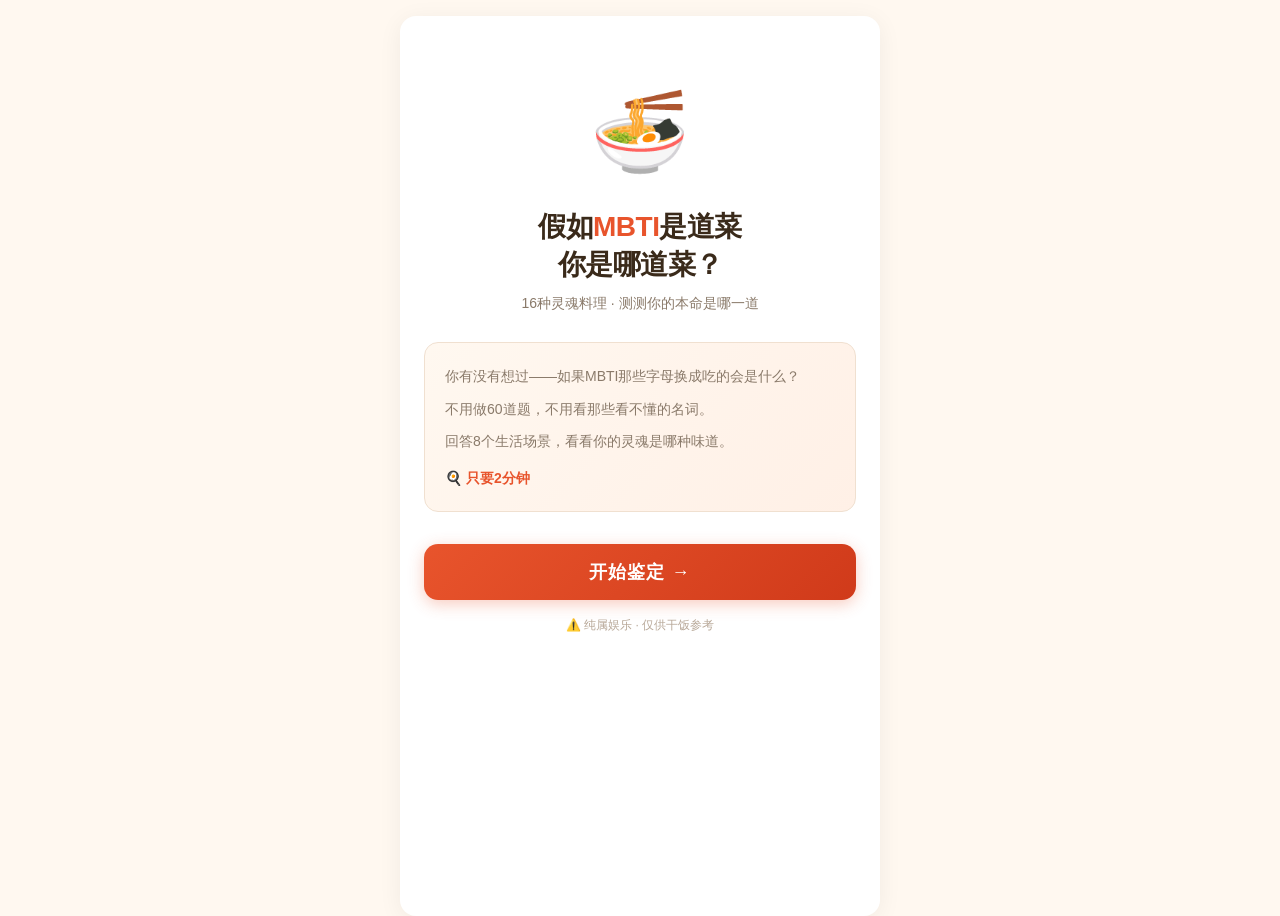
==== commit 55d82a2b: "vault backup: 2026-07-26 11:53:16" ====
--- a/Raw/03-副业/02-AI副业探索/2-测评网站/index.html
+++ b/Raw/03-副业/02-AI副业探索/2-测评网站/index.html
@@ -8,8 +8,8 @@
   *,*::before,*::after{box-sizing:border-box;margin:0;padding:0}
   :root{--bg:#FFF8F0;--surface:#FFFFFF;--primary:#E8542C;--text:#3A2A1A;--text-light:#8A7A6A;--text-muted:#B8A898;--border:#F0E8DC;--radius:16px;--shadow:0 4px 24px rgba(0,0,0,0.06);--font:-apple-system,"PingFang SC","Microsoft YaHei","Helvetica Neue",sans-serif}
   html,body{height:100%;font-family:var(--font);background:var(--bg);color:var(--text);line-height:1.6;-webkit-font-smoothing:antialiased}
-  body{display:flex;align-items:center;justify-content:center;padding:16px}
-  .container{width:100%;max-width:480px;min-height:560px;background:var(--surface);border-radius:var(--radius);box-shadow:var(--shadow);padding:32px 24px;position:relative;overflow:hidden}
+  body{display:flex;align-items:flex-start;justify-content:center;padding:16px}
+  .container{width:100%;max-width:480px;min-height:100vh;background:var(--surface);border-radius:var(--radius);box-shadow:var(--shadow);padding:32px 24px 60px;position:relative;overflow-y:auto}
   .page{display:none}
   .page.active{display:block}
   @keyframes fadeUp{from{opacity:0;transform:translateY(18px)}to{opacity:1;transform:translateY(0)}}
@@ -100,7 +100,7 @@
     </div>
     <div class="result-desc" id="rDesc"></div>
     <div class="result-share-box">
-      <div class="share-label">📢 发朋友圈 / B站动态</div>
+      <div class="share-label">📢 分享</div>
       <div class="share-text" id="rShare"></div>
     </div>
     <div class="result-actions">
@@ -219,3 +219,5 @@
 </body>
 </html>
 
+
+
